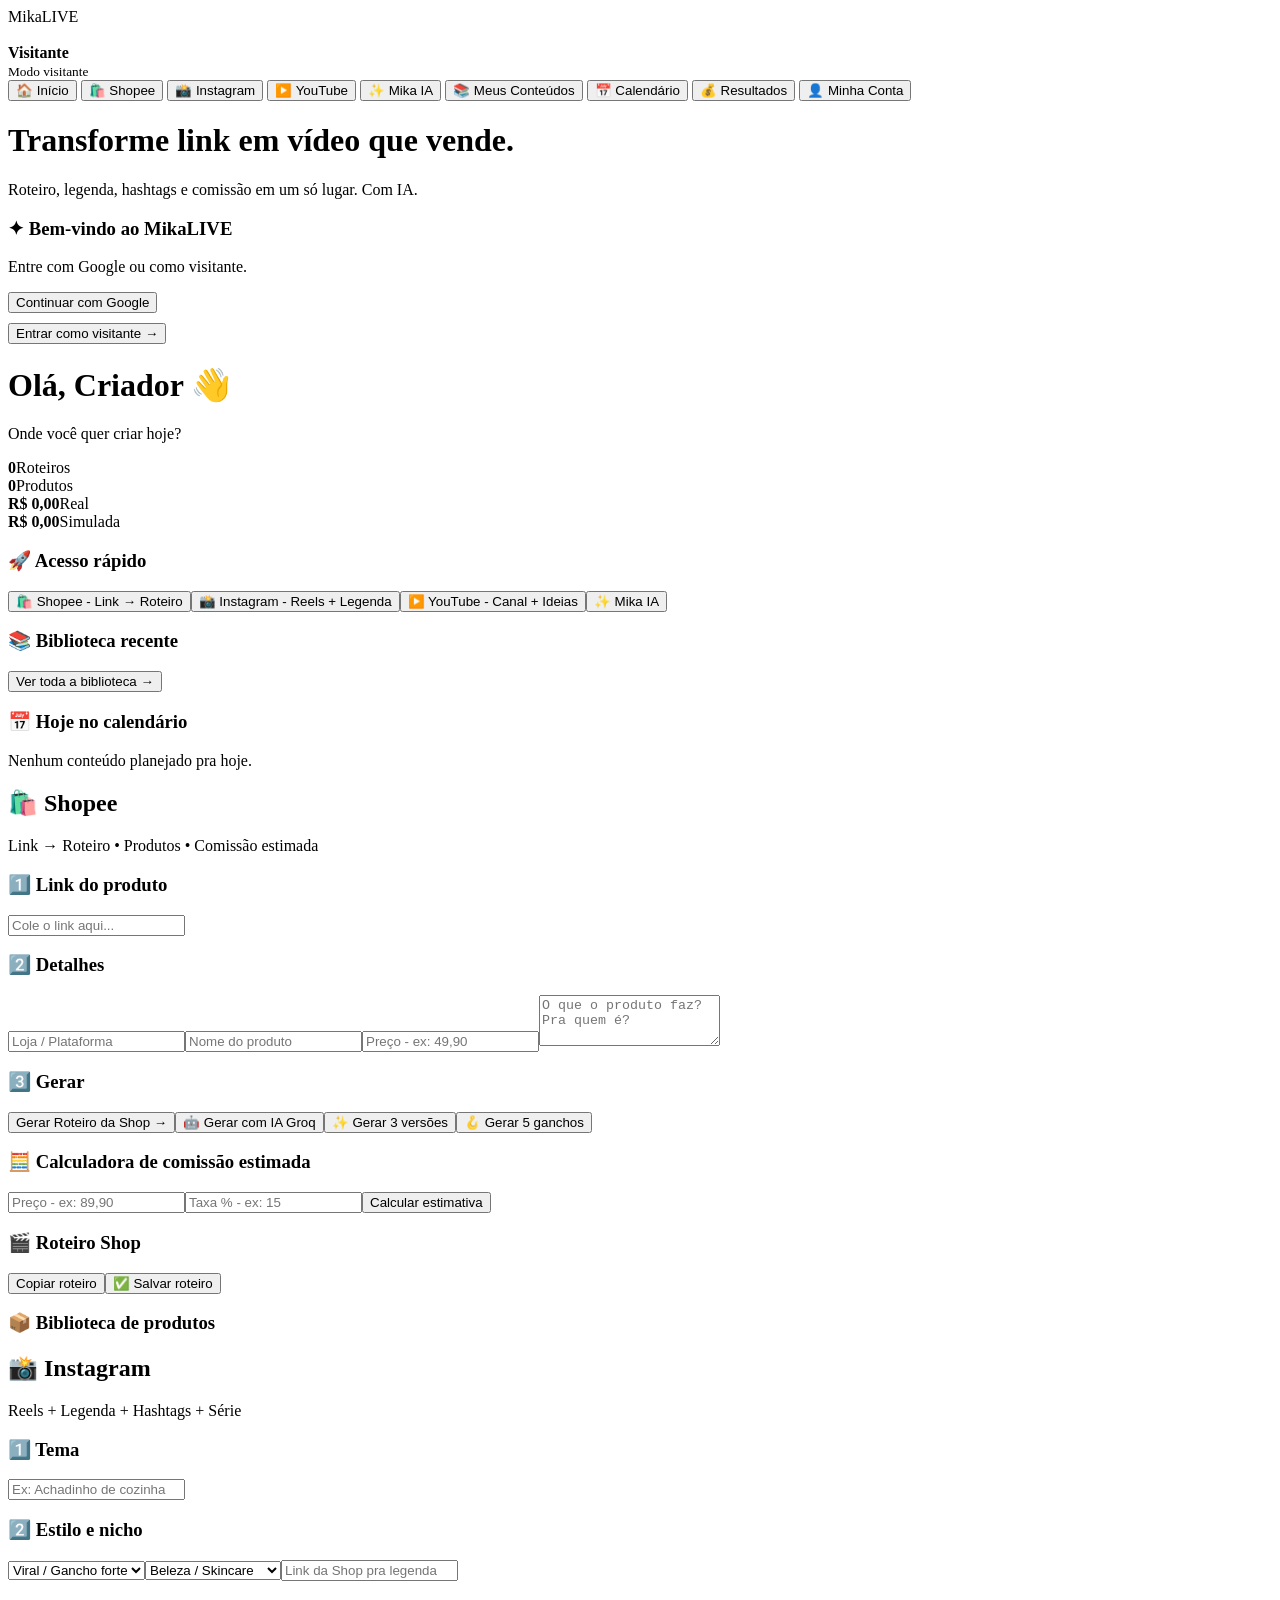
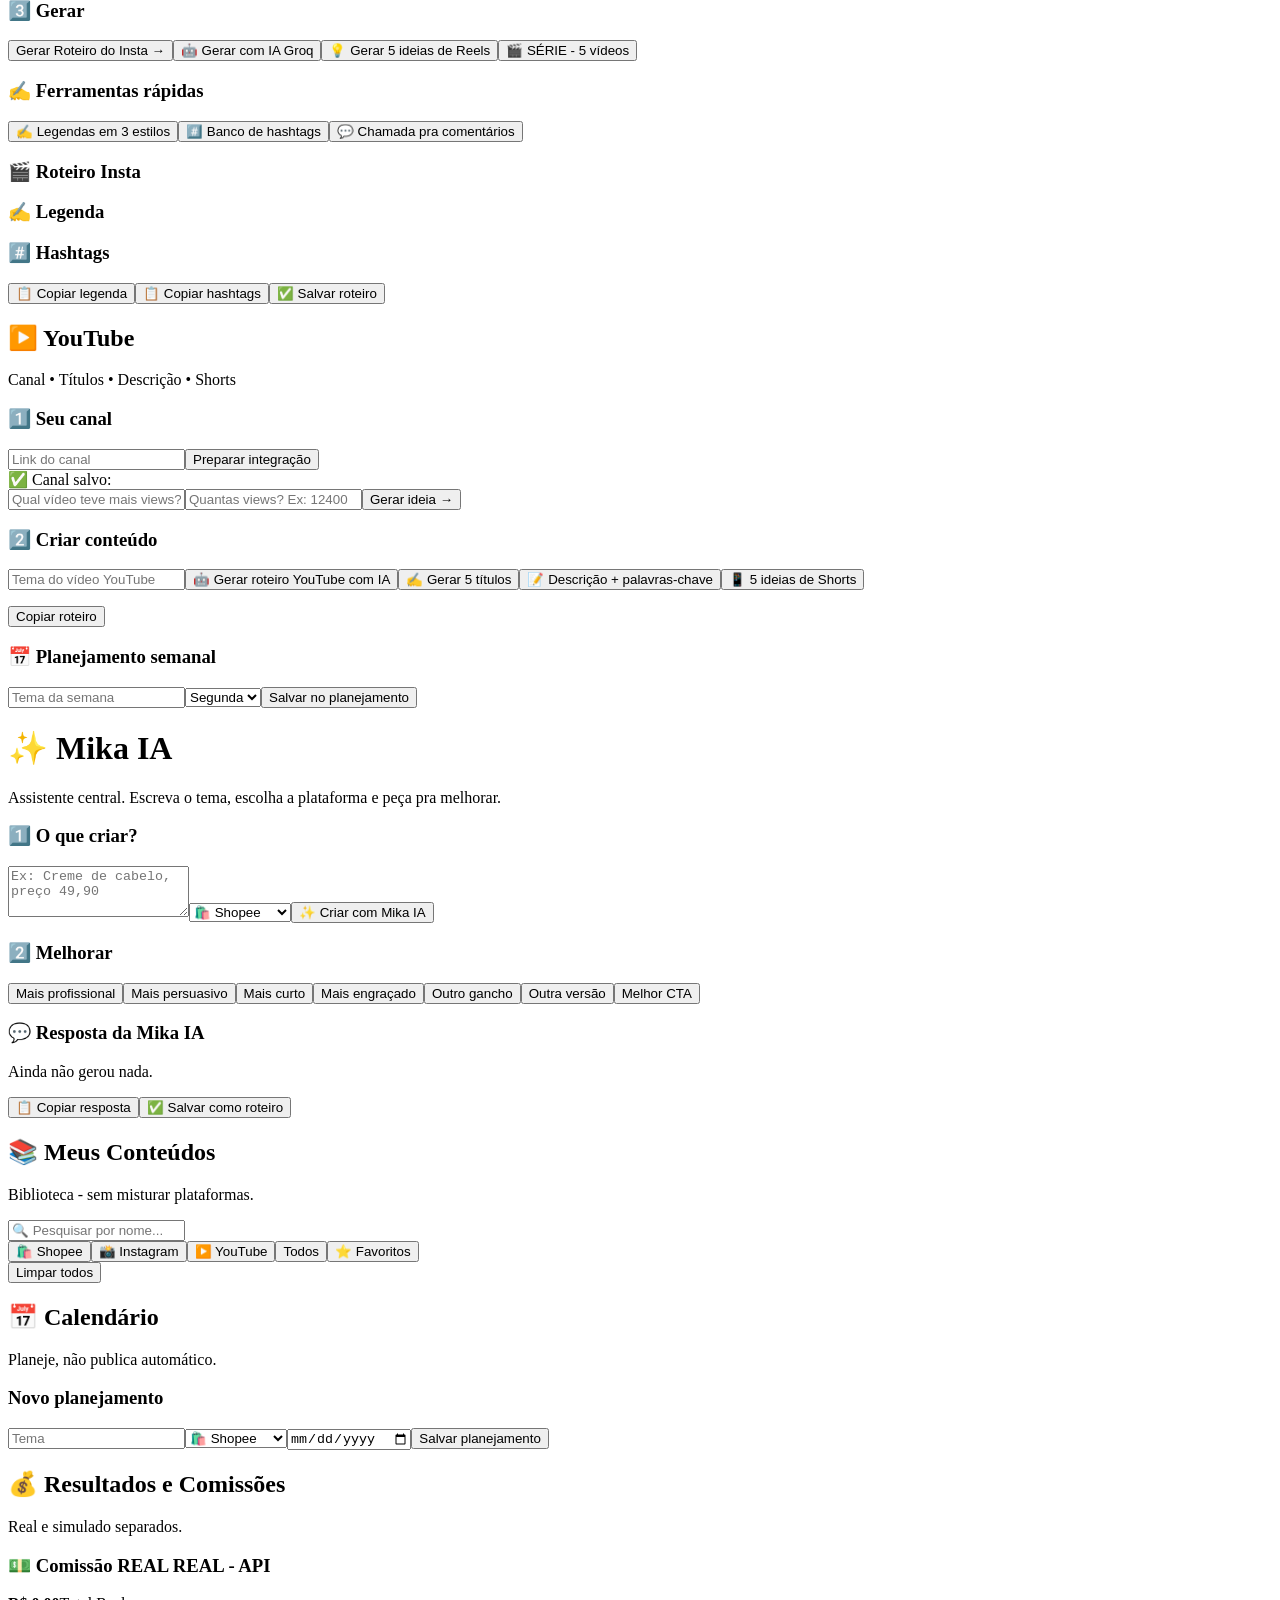
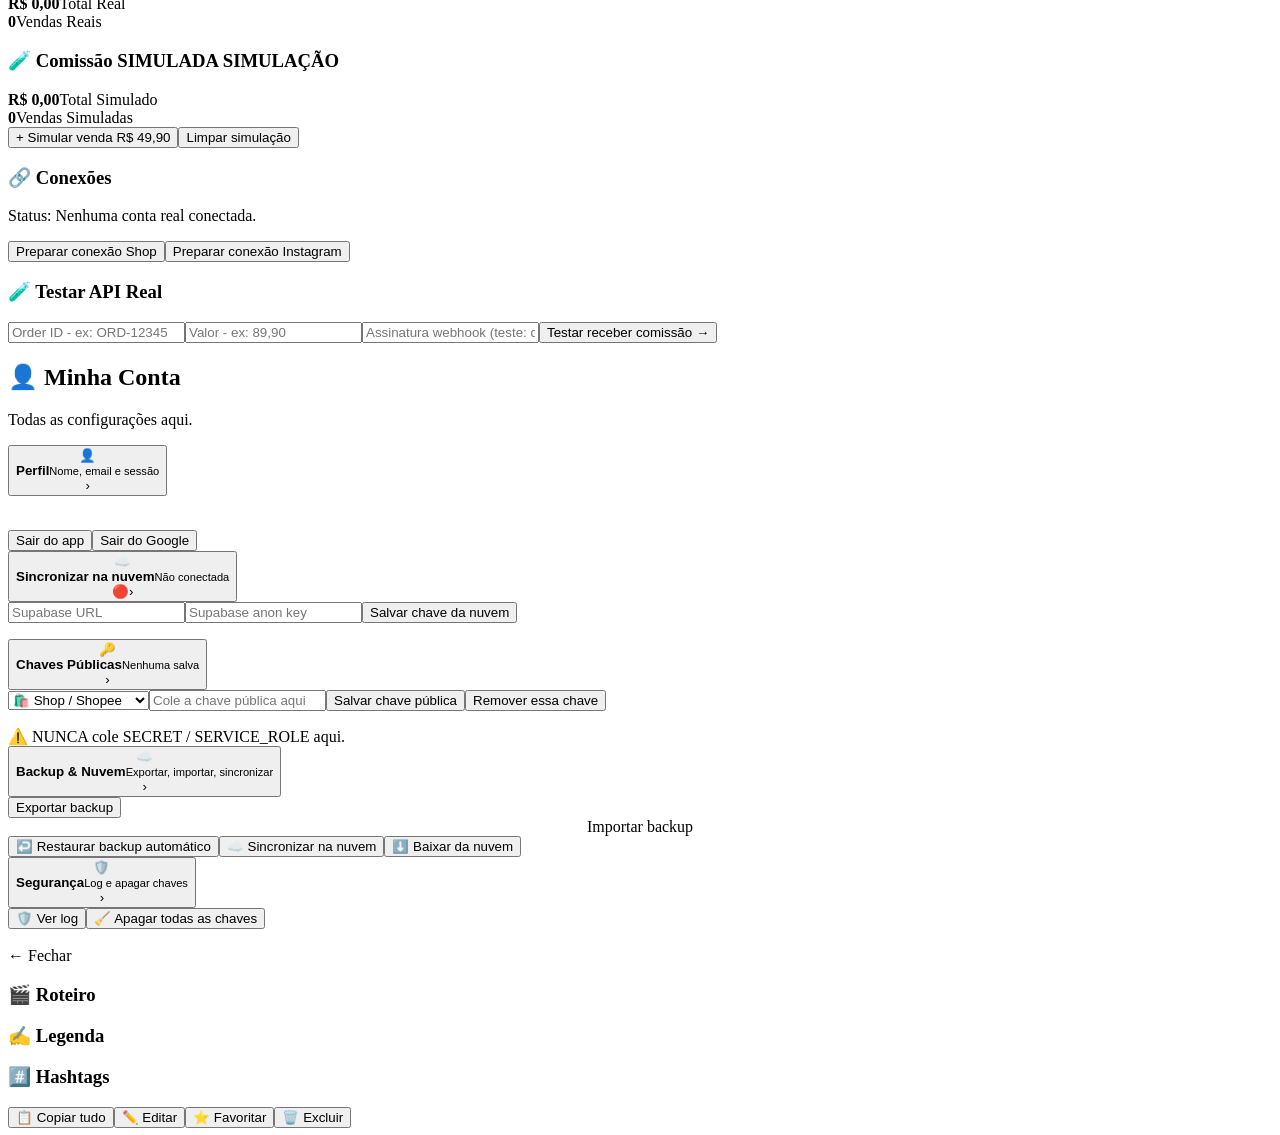
==== HTML/index.html @ c01365e3 "Rename Index.html to index.html" ====
<!DOCTYPE html>
<html lang="pt-BR">
<head>
<meta charset="UTF-8">
<meta name="viewport" content="width=device-width, initial-scale=1.0">
<title>MikaLIVE - Plataforma de Criação com IA</title>
<script src="https://accounts.google.com/gsi/client" async defer></script>
<link href="https://fonts.googleapis.com/css2?family=Inter:wght@400;500;600;700;800;900&family=Sora:wght@600;700;800&display=swap" rel="stylesheet">
<link rel="stylesheet" href="../css/style.css">
<link rel="stylesheet" href="../css/dashboard.css">
<link rel="stylesheet" href="../css/mobile.css">
</head>
<body>
<div class="app">
<div class="topbar"><div class="logo">Mika<span>LIVE</span></div><div style="flex:1"></div><img id="foto-perfil" class="avatar" src=""><div><b id="nome-perfil">Visitante</b><br><small id="email-perfil">Modo visitante</small></div></div>

<div class="nav">
<button class="nav-btn" data-tela="tela-inicio" onclick="irPara('tela-inicio')">🏠 Início</button>
<button class="nav-btn" data-tela="tela-shop" onclick="irPara('tela-shop')">🛍️ Shopee</button>
<button class="nav-btn" data-tela="tela-insta" onclick="irPara('tela-insta')">📸 Instagram</button>
<button class="nav-btn" data-tela="tela-youtube" onclick="irPara('tela-youtube')">▶️ YouTube</button>
<button class="nav-btn" data-tela="tela-mikaia" onclick="irPara('tela-mikaia')">✨ Mika IA</button>
<button class="nav-btn" data-tela="tela-conteudos" onclick="irPara('tela-conteudos')">📚 Meus Conteúdos</button>
<button class="nav-btn" data-tela="tela-calendario" onclick="irPara('tela-calendario')">📅 Calendário</button>
<button class="nav-btn" data-tela="tela-comissao" onclick="irPara('tela-comissao')">💰 Resultados</button>
<button class="nav-btn" data-tela="tela-conta" onclick="irPara('tela-conta')">👤 Minha Conta</button>
</div>

<div id="tela-login">
<div class="hero"><h1>Transforme link em vídeo que vende.</h1><p>Roteiro, legenda, hashtags e comissão em um só lugar. Com IA.</p></div>
<div class="card"><h3>✦ Bem-vindo ao MikaLIVE</h3><p>Entre com Google ou como visitante.</p><button class="btn btn-dark" onclick="loginGoogle()">Continuar com Google</button><div id="google-btn-area" style="display:flex;justify-content:center;margin-top:10px"></div><button class="btn btn-grad" onclick="entrarVisitante()">Entrar como visitante →</button></div>
</div>

<div id="tela-inicio" class="hidden">
<div class="hero"><h1 id="saudacao">Olá, Criador 👋</h1><p>Onde você quer criar hoje?</p></div>
<div class="kpi"><div><b id="kpi-roteiros">0</b><span>Roteiros</span></div><div><b id="kpi-produtos">0</b><span>Produtos</span></div><div><b id="kpi-real">R$ 0,00</b><span>Real</span></div><div><b id="kpi-sim">R$ 0,00</b><span>Simulada</span></div></div>
<div class="card"><h3>🚀 Acesso rápido</h3><button class="btn btn-shop" onclick="irPara('tela-shop')">🛍️ Shopee - Link → Roteiro</button><button class="btn btn-insta" onclick="irPara('tela-insta')">📸 Instagram - Reels + Legenda</button><button class="btn btn-yt" onclick="irPara('tela-youtube')">▶️ YouTube - Canal + Ideias</button><button class="btn btn-grad" onclick="irPara('tela-mikaia')">✨ Mika IA</button></div>
<div class="card"><h3>📚 Biblioteca recente</h3><div id="lista-recentes"></div><button class="btn btn-ghost" onclick="irPara('tela-conteudos')">Ver toda a biblioteca →</button></div>
<div class="card"><h3>📅 Hoje no calendário</h3><div id="calendario-hoje"><p>Nenhum conteúdo planejado pra hoje.</p></div></div>
</div>

<div id="tela-shop" class="hidden">
<h2>🛍️ Shopee</h2><p class="sub">Link → Roteiro • Produtos • Comissão estimada</p>
<div class="card"><h3>1️⃣ Link do produto</h3><input id="link-shop" placeholder="Cole o link aqui..." maxlength="500"></div>
<div class="card"><h3>2️⃣ Detalhes</h3><input id="loja-produto" placeholder="Loja / Plataforma" maxlength="80"><input id="nome-produto" placeholder="Nome do produto" maxlength="120"><input id="preco-produto" placeholder="Preço - ex: 49,90" inputmode="decimal" maxlength="20"><textarea id="desc-produto" rows="3" placeholder="O que o produto faz? Pra quem é?" maxlength="1000"></textarea></div>
<div class="card"><h3>3️⃣ Gerar</h3><button class="btn btn-shop" onclick="gerarVideoShop()">Gerar Roteiro da Shop →</button><button class="btn btn-dark" onclick="gerarComIA('shop')">🤖 Gerar com IA Groq</button><button class="btn btn-ghost" onclick="gerarTresVersoes()">✨ Gerar 3 versões</button><button class="btn btn-ghost" onclick="gerarGanchos()">🪝 Gerar 5 ganchos</button></div>
<div class="card"><h3>🧮 Calculadora de comissão estimada</h3><input id="calc-preco" placeholder="Preço - ex: 89,90" inputmode="decimal"><input id="calc-taxa" placeholder="Taxa % - ex: 15" inputmode="decimal"><button class="btn btn-ghost" onclick="calcularComissao()">Calcular estimativa</button><p id="calc-resultado" style="margin-top:10px;font-weight:700"></p></div>
<div id="resultado-shop" class="hidden"><div class="card"><h3>🎬 Roteiro Shop</h3><p id="roteiro-shop" style="white-space:pre-line"></p><div id="preview-tags-shop"></div></div><button class="btn btn-dark" onclick="copiarTexto('roteiro-shop')">Copiar roteiro</button><button class="btn btn-shop" onclick="salvarVideoAtual()">✅ Salvar roteiro</button><div id="aviso-duplicado" class="warn hidden"></div></div>
<div class="card"><h3>📦 Biblioteca de produtos</h3><div id="lista-produtos"></div></div>
</div>

<div id="tela-insta" class="hidden">
<h2>📸 Instagram</h2><p class="sub">Reels + Legenda + Hashtags + Série</p>
<div class="card"><h3>1️⃣ Tema</h3><input id="tema-insta" placeholder="Ex: Achadinho de cozinha" maxlength="120"></div>
<div class="card"><h3>2️⃣ Estilo e nicho</h3><select id="estilo-insta"><option value="viral">Viral / Gancho forte</option><option value="tutorial">Tutorial rápido</option><option value="depoimento">Depoimento</option><option value="humor">Humor / Trend</option><option value="comparacao">Comparação</option></select><select id="nicho-insta"><option value="beleza">Beleza / Skincare</option><option value="casa">Casa / Utilidades</option><option value="moda">Moda / Acessórios</option><option value="fitness">Fitness / Saúde</option><option value="geral">Geral / Achadinhos</option></select><input id="link-insta-shop" placeholder="Link da Shop pra legenda" maxlength="500"></div>
<div class="card"><h3>3️⃣ Gerar</h3><button class="btn btn-insta" onclick="gerarVideoInsta()">Gerar Roteiro do Insta →</button><button class="btn btn-dark" onclick="gerarComIA('insta')">🤖 Gerar com IA Groq</button><button class="btn btn-ghost" onclick="gerarIdeiasReels()">💡 Gerar 5 ideias de Reels</button><button class="btn btn-ghost" onclick="gerarSerieConteudo()">🎬 SÉRIE - 5 vídeos</button></div>
<div class="card"><h3>✍️ Ferramentas rápidas</h3><button class="btn btn-ghost" onclick="gerarLegendasEstilos()">✍️ Legendas em 3 estilos</button><button class="btn btn-ghost" onclick="mostrarBancoHashtags()">#️⃣ Banco de hashtags</button><button class="btn btn-ghost" onclick="gerarCTA()">💬 Chamada pra comentários</button><p id="ferramenta-insta-resultado" style="white-space:pre-line;margin-top:12px"></p></div>
<div id="resultado-insta" class="hidden"><div class="card"><h3>🎬 Roteiro Insta</h3><p id="roteiro-insta" style="white-space:pre-line"></p></div><div class="card"><h3>✍️ Legenda</h3><p id="legenda-insta" style="white-space:pre-line"></p></div><div class="card"><h3>#️⃣ Hashtags</h3><p id="hashtags-insta" style="white-space:pre-line"></p></div><button class="btn btn-dark" onclick="copiarTexto('legenda-insta')">📋 Copiar legenda</button><button class="btn btn-dark" onclick="copiarTexto('hashtags-insta')">📋 Copiar hashtags</button><button class="btn btn-insta" onclick="salvarVideoAtual()">✅ Salvar roteiro</button></div>
</div>

<div id="tela-youtube" class="hidden">
<h2>▶️ YouTube</h2><p class="sub">Canal • Títulos • Descrição • Shorts</p>
<div class="card"><h3>1️⃣ Seu canal</h3><input id="canal-yt" placeholder="Link do canal" maxlength="300"><button class="btn btn-yt" onclick="prepararYT()">Preparar integração</button><div id="resultado-yt" class="hidden"><div class="info">✅ Canal salvo: <span id="canal-yt-salvo"></span></div><input id="yt-melhor-video" placeholder="Qual vídeo teve mais views?" maxlength="120"><input id="yt-views" placeholder="Quantas views? Ex: 12400" inputmode="numeric"><button class="btn btn-dark" onclick="gerarIdeiaYT()">Gerar ideia →</button><p id="ideia-yt-resultado" style="white-space:pre-line;margin-top:10px"></p></div></div>
<div class="card"><h3>2️⃣ Criar conteúdo</h3><input id="tema-yt" placeholder="Tema do vídeo YouTube" maxlength="120"><button class="btn btn-dark" onclick="gerarComIA('youtube')">🤖 Gerar roteiro YouTube com IA</button><button class="btn btn-ghost" onclick="gerarTitulosYT()">✍️ Gerar 5 títulos</button><button class="btn btn-ghost" onclick="gerarDescricaoYT()">📝 Descrição + palavras-chave</button><button class="btn btn-ghost" onclick="gerarIdeiasShorts()">📱 5 ideias de Shorts</button><p id="ferramenta-yt-resultado" style="white-space:pre-line;margin-top:12px"></p><div id="resultado-yt-ia" class="hidden"><p id="roteiro-yt-ia" style="white-space:pre-line"></p><button class="btn btn-dark" onclick="copiarTexto('roteiro-yt-ia')">Copiar roteiro</button></div></div>
<div class="card"><h3>📅 Planejamento semanal</h3><input id="planej-yt-tema" placeholder="Tema da semana"><select id="planej-yt-dia"><option>Segunda</option><option>Terça</option><option>Quarta</option><option>Quinta</option><option>Sexta</option><option>Sábado</option><option>Domingo</option></select><button class="btn btn-ghost" onclick="salvarPlanejamentoYT()">Salvar no planejamento</button><div id="lista-planej-yt"></div></div>
</div>

<div id="tela-mikaia" class="hidden">
<div class="hero"><h1>✨ Mika IA</h1><p>Assistente central. Escreva o tema, escolha a plataforma e peça pra melhorar.</p></div>
<div class="card"><h3>1️⃣ O que criar?</h3><textarea id="mika-tema" rows="3" placeholder="Ex: Creme de cabelo, preço 49,90"></textarea><select id="mika-plataforma"><option value="shop">🛍️ Shopee</option><option value="insta">📸 Instagram</option><option value="youtube">▶️ YouTube</option></select><button class="btn btn-grad" onclick="perguntarMikaIA()">✨ Criar com Mika IA</button></div>
<div class="card"><h3>2️⃣ Melhorar</h3><button class="btn btn-ghost btn-small" onclick="melhorarMika('mais profissional')">Mais profissional</button><button class="btn btn-ghost btn-small" onclick="melhorarMika('mais persuasivo')">Mais persuasivo</button><button class="btn btn-ghost btn-small" onclick="melhorarMika('mais curto')">Mais curto</button><button class="btn btn-ghost btn-small" onclick="melhorarMika('mais engraçado')">Mais engraçado</button><button class="btn btn-ghost btn-small" onclick="melhorarMika('outro gancho')">Outro gancho</button><button class="btn btn-ghost btn-small" onclick="melhorarMika('outra versão')">Outra versão</button><button class="btn btn-ghost btn-small" onclick="melhorarMika('melhor CTA')">Melhor CTA</button></div>
<div class="card"><h3>💬 Resposta da Mika IA</h3><p id="mika-resposta" style="white-space:pre-line">Ainda não gerou nada.</p><button class="btn btn-dark" onclick="copiarTexto('mika-resposta')">📋 Copiar resposta</button><button class="btn btn-grad" onclick="salvarMikaIAComoRoteiro()">✅ Salvar como roteiro</button></div>
</div>

<div id="tela-conteudos" class="hidden">
<h2>📚 Meus Conteúdos</h2><p class="sub">Biblioteca - sem misturar plataformas.</p>
<input id="busca-conteudo" placeholder="🔍 Pesquisar por nome..." oninput="renderListaVideos()">
<div class="abas"><button class="aba ativa" id="aba-res-shop" onclick="filtrarRoteirosPorPlataforma('shop')">🛍️ Shopee</button><button class="aba" id="aba-res-insta" onclick="filtrarRoteirosPorPlataforma('instagram')">📸 Instagram</button><button class="aba" id="aba-res-yt" onclick="filtrarRoteirosPorPlataforma('youtube')">▶️ YouTube</button><button class="aba" id="aba-res-todos" onclick="filtrarRoteirosPorPlataforma('todos')">Todos</button><button class="aba" id="aba-fav" onclick="filtrarFavoritos()">⭐ Favoritos</button></div>
<div id="lista-videos"></div><button class="btn btn-ghost" onclick="limparVideos()">Limpar todos</button>
</div>

<div id="tela-calendario" class="hidden">
<h2>📅 Calendário</h2><p class="sub">Planeje, não publica automático.</p>
<div class="card"><h3>Novo planejamento</h3><input id="cal-tema" placeholder="Tema"><select id="cal-plataforma"><option value="shop">🛍️ Shopee</option><option value="instagram">📸 Instagram</option><option value="youtube">▶️ YouTube</option></select><input id="cal-data" type="date"><button class="btn btn-grad" onclick="salvarCalendario()">Salvar planejamento</button></div>
<div id="lista-calendario"></div>
</div>

<div id="tela-comissao" class="hidden">
<h2>💰 Resultados e Comissões</h2><p class="sub">Real e simulado separados.</p>
<div class="card"><h3>💵 Comissão REAL <span class="chip chip-real">REAL - API</span></h3><div class="stat-grid"><div class="stat"><b id="comissao-real-total">R$ 0,00</b><span>Total Real</span></div><div class="stat"><b id="comissao-real-vendas">0</b><span>Vendas Reais</span></div></div><div id="lista-comissao-real"></div></div>
<div class="card"><h3>🧪 Comissão SIMULADA <span class="chip chip-sim">SIMULAÇÃO</span></h3><div class="stat-grid"><div class="stat"><b id="comissao-sim-total">R$ 0,00</b><span>Total Simulado</span></div><div class="stat"><b id="comissao-sim-vendas">0</b><span>Vendas Simuladas</span></div></div><button class="btn btn-dark" onclick="simularVenda()">+ Simular venda R$ 49,90</button><button class="btn btn-ghost" onclick="limparSimulacao()">Limpar simulação</button></div>
<div class="card"><h3>🔗 Conexões</h3><p>Status: <span id="status-conexao-2">Nenhuma conta real conectada.</span></p><button class="btn btn-shop" onclick="prepararConexao('Shop')">Preparar conexão Shop</button><button class="btn btn-insta" onclick="prepararConexao('Instagram')">Preparar conexão Instagram</button></div>
<div class="card"><h3>🧪 Testar API Real</h3><input id="api-order" placeholder="Order ID - ex: ORD-12345"><input id="api-valor" placeholder="Valor - ex: 89,90" inputmode="decimal"><input id="api-signature" placeholder="Assinatura webhook (teste: deixe vazio)"><button class="btn btn-dark" onclick="testarAPIComissao()">Testar receber comissão →</button><p id="api-resultado" style="font-size:12px;margin-top:10px"></p></div>
</div>

<div id="tela-conta" class="hidden">
<h2>👤 Minha Conta</h2><p class="sub">Todas as configurações aqui.</p>
<div class="grupo-conta"><button class="grupo-header" onclick="abrirGrupoConta('g-perfil',this)"><span>👤</span><div style="flex:1"><b>Perfil</b><small>Nome, email e sessão</small></div><span class="seta-grupo">›</span></button><div class="grupo-conteudo" id="g-perfil"><p id="perfil-detalhe"></p><small id="sessao-info"></small><br><button class="btn btn-ghost btn-small" onclick="sair()">Sair do app</button><button class="btn btn-ghost btn-small" onclick="sairDoGoogle()">Sair do Google</button></div></div>
<div class="grupo-conta"><button class="grupo-header" onclick="abrirGrupoConta('grupo-nuvem',this)"><span>☁️</span><div style="flex:1"><b>Sincronizar na nuvem</b><small id="resumo-nuvem">Não conectada</small></div><span id="dot-nuvem">🔴</span><span class="seta-grupo">›</span></button><div class="grupo-conteudo" id="grupo-nuvem"><input id="cloud-url" placeholder="Supabase URL"><input id="cloud-key" placeholder="Supabase anon key"><button class="btn btn-dark" onclick="salvarConfigNuvem()">Salvar chave da nuvem</button><p id="cloud-status"></p></div></div>
<div class="grupo-conta"><button class="grupo-header" onclick="abrirGrupoConta('grupo-chaves',this)"><span>🔑</span><div style="flex:1"><b>Chaves Públicas</b><small id="resumo-chaves">Nenhuma salva</small></div><span class="seta-grupo">›</span></button><div class="grupo-conteudo" id="grupo-chaves"><select id="key-servico"><option value="shop">🛍️ Shop / Shopee</option><option value="instagram">📸 Instagram</option><option value="youtube">▶️ YouTube</option><option value="pagamento">💰 Pagamento / Pix</option></select><input id="key-publica" placeholder="Cole a chave pública aqui"><button class="btn btn-dark" onclick="salvarChaveAssinante()">Salvar chave pública</button><button class="btn btn-ghost" onclick="removerChaveAssinante()">Remover essa chave</button><p id="key-status"></p><div id="lista-chaves-assinante"></div><div class="info">⚠️ NUNCA cole SECRET / SERVICE_ROLE aqui.</div></div></div>
<div class="grupo-conta"><button class="grupo-header" onclick="abrirGrupoConta('grupo-conta-2',this)"><span>☁️</span><div style="flex:1"><b>Backup & Nuvem</b><small>Exportar, importar, sincronizar</small></div><span class="seta-grupo">›</span></button><div class="grupo-conteudo" id="grupo-conta-2"><button class="btn btn-ghost" onclick="exportarDados()">Exportar backup</button><label class="btn btn-ghost" style="display:flex;justify-content:center;cursor:pointer">Importar backup<input type="file" accept=".json" onchange="importarDados(event)" style="display:none"></label><button class="btn btn-ghost" onclick="restaurarBackupAutomatico()">↩️ Restaurar backup automático</button><button class="btn btn-ghost" onclick="tentarSyncCloud()">☁️ Sincronizar na nuvem</button><button class="btn btn-ghost" onclick="baixarDaNuvem()">⬇️ Baixar da nuvem</button></div></div>
<div class="grupo-conta"><button class="grupo-header" onclick="abrirGrupoConta('grupo-conta-3',this)"><span>🛡️</span><div style="flex:1"><b>Segurança</b><small>Log e apagar chaves</small></div><span class="seta-grupo">›</span></button><div class="grupo-conteudo" id="grupo-conta-3"><button class="btn btn-ghost" onclick="verLogSeguranca()">🛡️ Ver log</button><button class="btn btn-ghost" onclick="apagarTodasChaves()">🧹 Apagar todas as chaves</button><br><small id="log-erros-info"></small><br><span id="sync-texto"></span></div></div>
</div>
</div>

<div id="modal-video" class="modal hidden" onclick="if(event.target.id==='modal-video') fecharModal()"><div class="modal-box"><span class="back" onclick="fecharModal()">← Fechar</span><h2 id="modal-titulo"></h2><p id="modal-meta"></p><div class="card"><h3>🎬 Roteiro</h3><p id="modal-roteiro" style="white-space:pre-line"></p></div><div class="card"><h3>✍️ Legenda</h3><p id="modal-legenda" style="white-space:pre-line"></p></div><div class="card"><h3>#️⃣ Hashtags</h3><p id="modal-hashtags" style="white-space:pre-line"></p></div><button class="btn btn-dark" onclick="copiarModal()">📋 Copiar tudo</button><button class="btn btn-ghost" onclick="editarVideoModal()">✏️ Editar</button><button class="btn btn-ghost" onclick="favoritarVideoModal()">⭐ Favoritar</button><button class="btn btn-danger" onclick="excluirVideoModal()">🗑️ Excluir</button></div></div>

<script src="../js/database.js"></script>
<script src="../js/navigation.js"></script>
<script src="../js/auth.js"></script>
<script src="../js/shopee.js"></script>
<script src="../js/instagram.js"></script>
<script src="../js/youtube.js"></script>
<script src="../js/mika-ia.js"></script>
<script src="../js/content-library.js"></script>
<script src="../js/calendar.js"></script>
<script src="../js/commission.js"></script>
<script src="../js/app.js"></script>
</body>
</html>
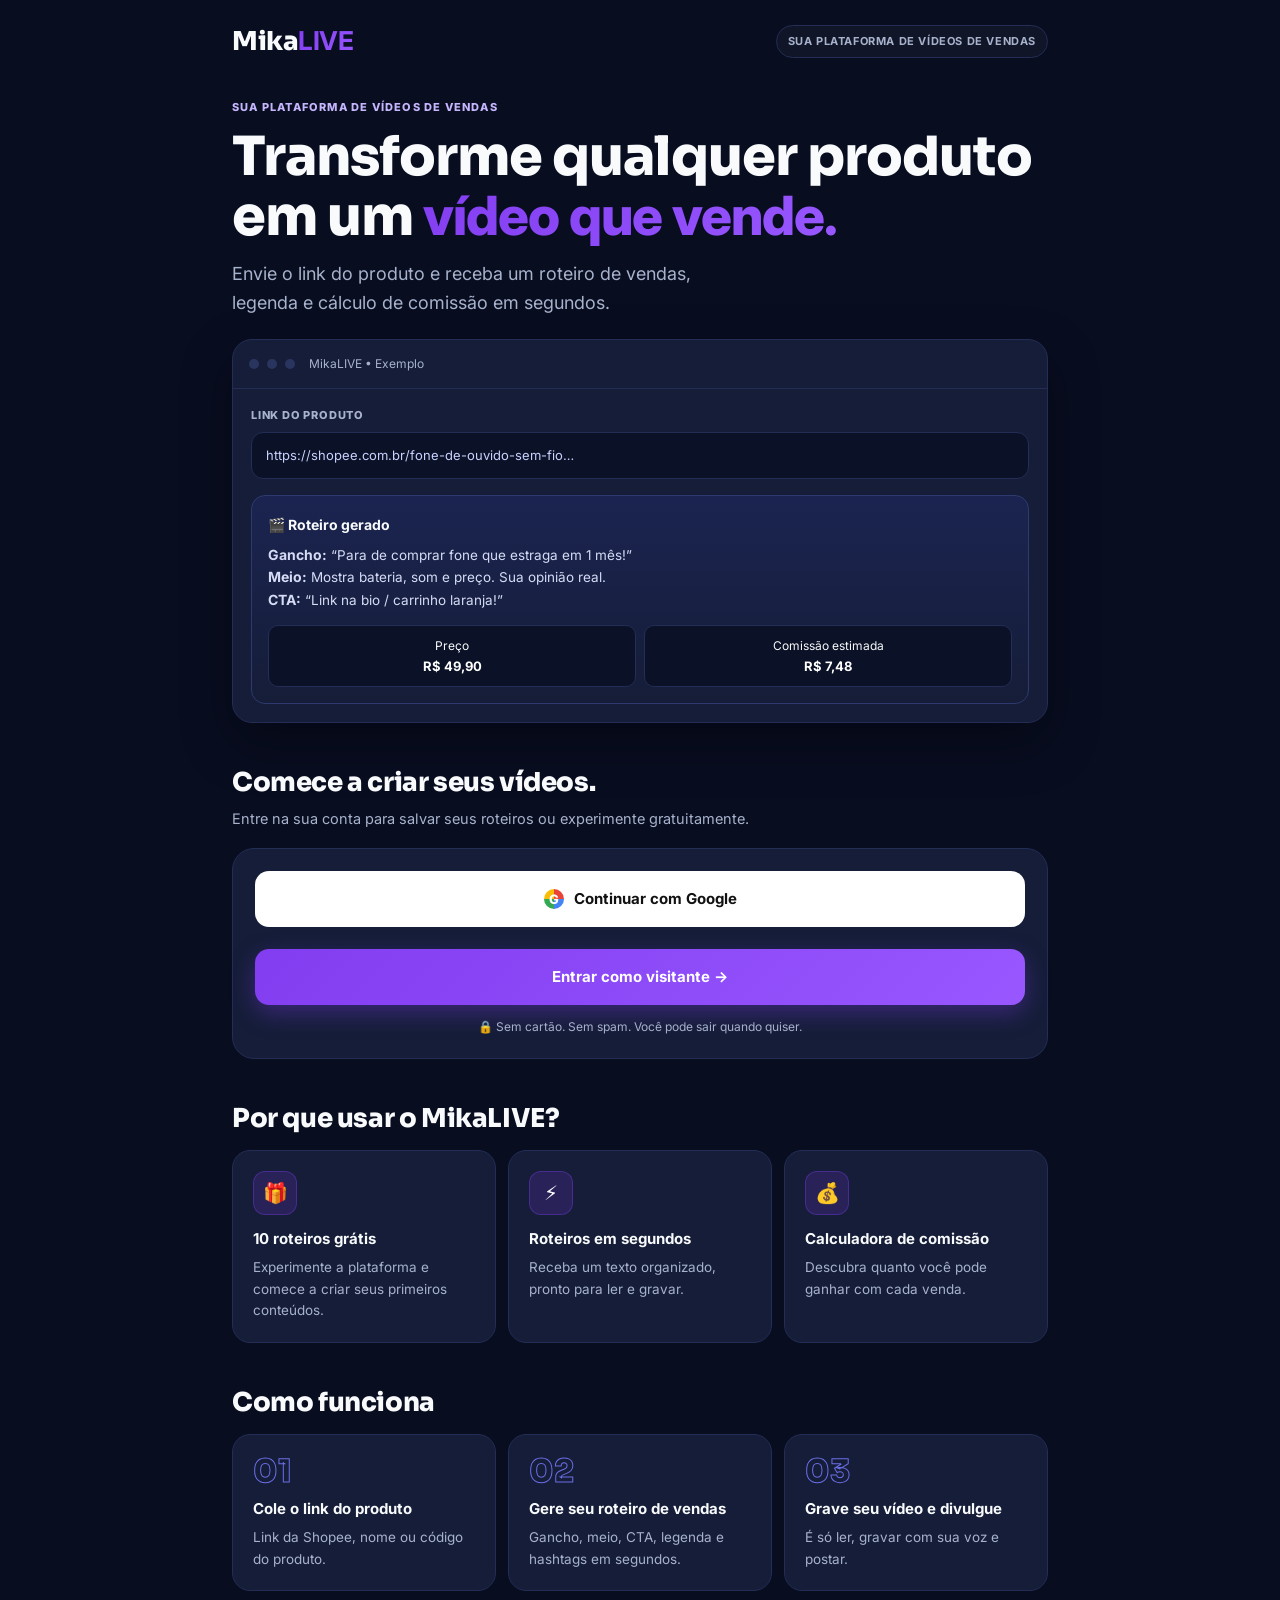
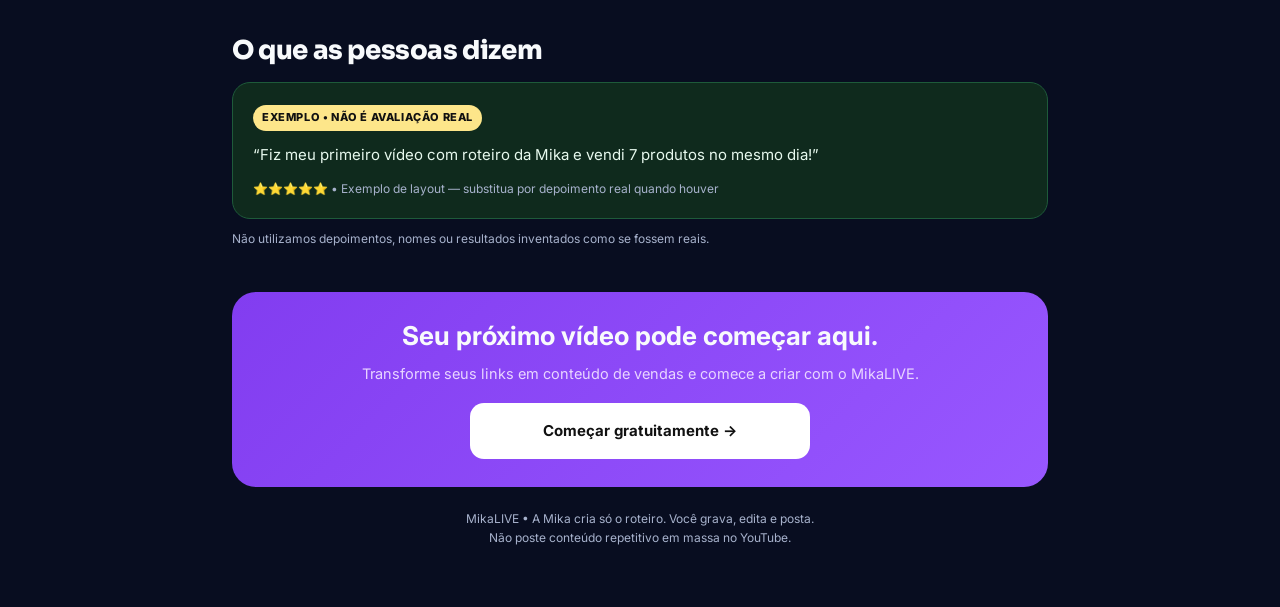
==== commit e9a613d1: "Refactor: organize main app assets and archive legacy entrypoint" ====
--- a/HTML/index.html
+++ b/HTML/index.html
@@ -1,120 +1,13 @@
 <!DOCTYPE html>
 <html lang="pt-BR">
 <head>
-<meta charset="UTF-8">
-<meta name="viewport" content="width=device-width, initial-scale=1.0">
-<title>MikaLIVE - Plataforma de Criação com IA</title>
-<script src="https://accounts.google.com/gsi/client" async defer></script>
-<link href="https://fonts.googleapis.com/css2?family=Inter:wght@400;500;600;700;800;900&family=Sora:wght@600;700;800&display=swap" rel="stylesheet">
-<link rel="stylesheet" href="../css/style.css">
-<link rel="stylesheet" href="../css/dashboard.css">
-<link rel="stylesheet" href="../css/mobile.css">
+  <meta charset="UTF-8">
+  <meta name="viewport" content="width=device-width, initial-scale=1.0">
+  <meta http-equiv="refresh" content="0; url=../index.html">
+  <title>MikaLIVE — versão atualizada</title>
+  <script>window.location.replace("../index.html");</script>
 </head>
 <body>
-<div class="app">
-<div class="topbar"><div class="logo">Mika<span>LIVE</span></div><div style="flex:1"></div><img id="foto-perfil" class="avatar" src=""><div><b id="nome-perfil">Visitante</b><br><small id="email-perfil">Modo visitante</small></div></div>
-
-<div class="nav">
-<button class="nav-btn" data-tela="tela-inicio" onclick="irPara('tela-inicio')">🏠 Início</button>
-<button class="nav-btn" data-tela="tela-shop" onclick="irPara('tela-shop')">🛍️ Shopee</button>
-<button class="nav-btn" data-tela="tela-insta" onclick="irPara('tela-insta')">📸 Instagram</button>
-<button class="nav-btn" data-tela="tela-youtube" onclick="irPara('tela-youtube')">▶️ YouTube</button>
-<button class="nav-btn" data-tela="tela-mikaia" onclick="irPara('tela-mikaia')">✨ Mika IA</button>
-<button class="nav-btn" data-tela="tela-conteudos" onclick="irPara('tela-conteudos')">📚 Meus Conteúdos</button>
-<button class="nav-btn" data-tela="tela-calendario" onclick="irPara('tela-calendario')">📅 Calendário</button>
-<button class="nav-btn" data-tela="tela-comissao" onclick="irPara('tela-comissao')">💰 Resultados</button>
-<button class="nav-btn" data-tela="tela-conta" onclick="irPara('tela-conta')">👤 Minha Conta</button>
-</div>
-
-<div id="tela-login">
-<div class="hero"><h1>Transforme link em vídeo que vende.</h1><p>Roteiro, legenda, hashtags e comissão em um só lugar. Com IA.</p></div>
-<div class="card"><h3>✦ Bem-vindo ao MikaLIVE</h3><p>Entre com Google ou como visitante.</p><button class="btn btn-dark" onclick="loginGoogle()">Continuar com Google</button><div id="google-btn-area" style="display:flex;justify-content:center;margin-top:10px"></div><button class="btn btn-grad" onclick="entrarVisitante()">Entrar como visitante →</button></div>
-</div>
-
-<div id="tela-inicio" class="hidden">
-<div class="hero"><h1 id="saudacao">Olá, Criador 👋</h1><p>Onde você quer criar hoje?</p></div>
-<div class="kpi"><div><b id="kpi-roteiros">0</b><span>Roteiros</span></div><div><b id="kpi-produtos">0</b><span>Produtos</span></div><div><b id="kpi-real">R$ 0,00</b><span>Real</span></div><div><b id="kpi-sim">R$ 0,00</b><span>Simulada</span></div></div>
-<div class="card"><h3>🚀 Acesso rápido</h3><button class="btn btn-shop" onclick="irPara('tela-shop')">🛍️ Shopee - Link → Roteiro</button><button class="btn btn-insta" onclick="irPara('tela-insta')">📸 Instagram - Reels + Legenda</button><button class="btn btn-yt" onclick="irPara('tela-youtube')">▶️ YouTube - Canal + Ideias</button><button class="btn btn-grad" onclick="irPara('tela-mikaia')">✨ Mika IA</button></div>
-<div class="card"><h3>📚 Biblioteca recente</h3><div id="lista-recentes"></div><button class="btn btn-ghost" onclick="irPara('tela-conteudos')">Ver toda a biblioteca →</button></div>
-<div class="card"><h3>📅 Hoje no calendário</h3><div id="calendario-hoje"><p>Nenhum conteúdo planejado pra hoje.</p></div></div>
-</div>
-
-<div id="tela-shop" class="hidden">
-<h2>🛍️ Shopee</h2><p class="sub">Link → Roteiro • Produtos • Comissão estimada</p>
-<div class="card"><h3>1️⃣ Link do produto</h3><input id="link-shop" placeholder="Cole o link aqui..." maxlength="500"></div>
-<div class="card"><h3>2️⃣ Detalhes</h3><input id="loja-produto" placeholder="Loja / Plataforma" maxlength="80"><input id="nome-produto" placeholder="Nome do produto" maxlength="120"><input id="preco-produto" placeholder="Preço - ex: 49,90" inputmode="decimal" maxlength="20"><textarea id="desc-produto" rows="3" placeholder="O que o produto faz? Pra quem é?" maxlength="1000"></textarea></div>
-<div class="card"><h3>3️⃣ Gerar</h3><button class="btn btn-shop" onclick="gerarVideoShop()">Gerar Roteiro da Shop →</button><button class="btn btn-dark" onclick="gerarComIA('shop')">🤖 Gerar com IA Groq</button><button class="btn btn-ghost" onclick="gerarTresVersoes()">✨ Gerar 3 versões</button><button class="btn btn-ghost" onclick="gerarGanchos()">🪝 Gerar 5 ganchos</button></div>
-<div class="card"><h3>🧮 Calculadora de comissão estimada</h3><input id="calc-preco" placeholder="Preço - ex: 89,90" inputmode="decimal"><input id="calc-taxa" placeholder="Taxa % - ex: 15" inputmode="decimal"><button class="btn btn-ghost" onclick="calcularComissao()">Calcular estimativa</button><p id="calc-resultado" style="margin-top:10px;font-weight:700"></p></div>
-<div id="resultado-shop" class="hidden"><div class="card"><h3>🎬 Roteiro Shop</h3><p id="roteiro-shop" style="white-space:pre-line"></p><div id="preview-tags-shop"></div></div><button class="btn btn-dark" onclick="copiarTexto('roteiro-shop')">Copiar roteiro</button><button class="btn btn-shop" onclick="salvarVideoAtual()">✅ Salvar roteiro</button><div id="aviso-duplicado" class="warn hidden"></div></div>
-<div class="card"><h3>📦 Biblioteca de produtos</h3><div id="lista-produtos"></div></div>
-</div>
-
-<div id="tela-insta" class="hidden">
-<h2>📸 Instagram</h2><p class="sub">Reels + Legenda + Hashtags + Série</p>
-<div class="card"><h3>1️⃣ Tema</h3><input id="tema-insta" placeholder="Ex: Achadinho de cozinha" maxlength="120"></div>
-<div class="card"><h3>2️⃣ Estilo e nicho</h3><select id="estilo-insta"><option value="viral">Viral / Gancho forte</option><option value="tutorial">Tutorial rápido</option><option value="depoimento">Depoimento</option><option value="humor">Humor / Trend</option><option value="comparacao">Comparação</option></select><select id="nicho-insta"><option value="beleza">Beleza / Skincare</option><option value="casa">Casa / Utilidades</option><option value="moda">Moda / Acessórios</option><option value="fitness">Fitness / Saúde</option><option value="geral">Geral / Achadinhos</option></select><input id="link-insta-shop" placeholder="Link da Shop pra legenda" maxlength="500"></div>
-<div class="card"><h3>3️⃣ Gerar</h3><button class="btn btn-insta" onclick="gerarVideoInsta()">Gerar Roteiro do Insta →</button><button class="btn btn-dark" onclick="gerarComIA('insta')">🤖 Gerar com IA Groq</button><button class="btn btn-ghost" onclick="gerarIdeiasReels()">💡 Gerar 5 ideias de Reels</button><button class="btn btn-ghost" onclick="gerarSerieConteudo()">🎬 SÉRIE - 5 vídeos</button></div>
-<div class="card"><h3>✍️ Ferramentas rápidas</h3><button class="btn btn-ghost" onclick="gerarLegendasEstilos()">✍️ Legendas em 3 estilos</button><button class="btn btn-ghost" onclick="mostrarBancoHashtags()">#️⃣ Banco de hashtags</button><button class="btn btn-ghost" onclick="gerarCTA()">💬 Chamada pra comentários</button><p id="ferramenta-insta-resultado" style="white-space:pre-line;margin-top:12px"></p></div>
-<div id="resultado-insta" class="hidden"><div class="card"><h3>🎬 Roteiro Insta</h3><p id="roteiro-insta" style="white-space:pre-line"></p></div><div class="card"><h3>✍️ Legenda</h3><p id="legenda-insta" style="white-space:pre-line"></p></div><div class="card"><h3>#️⃣ Hashtags</h3><p id="hashtags-insta" style="white-space:pre-line"></p></div><button class="btn btn-dark" onclick="copiarTexto('legenda-insta')">📋 Copiar legenda</button><button class="btn btn-dark" onclick="copiarTexto('hashtags-insta')">📋 Copiar hashtags</button><button class="btn btn-insta" onclick="salvarVideoAtual()">✅ Salvar roteiro</button></div>
-</div>
-
-<div id="tela-youtube" class="hidden">
-<h2>▶️ YouTube</h2><p class="sub">Canal • Títulos • Descrição • Shorts</p>
-<div class="card"><h3>1️⃣ Seu canal</h3><input id="canal-yt" placeholder="Link do canal" maxlength="300"><button class="btn btn-yt" onclick="prepararYT()">Preparar integração</button><div id="resultado-yt" class="hidden"><div class="info">✅ Canal salvo: <span id="canal-yt-salvo"></span></div><input id="yt-melhor-video" placeholder="Qual vídeo teve mais views?" maxlength="120"><input id="yt-views" placeholder="Quantas views? Ex: 12400" inputmode="numeric"><button class="btn btn-dark" onclick="gerarIdeiaYT()">Gerar ideia →</button><p id="ideia-yt-resultado" style="white-space:pre-line;margin-top:10px"></p></div></div>
-<div class="card"><h3>2️⃣ Criar conteúdo</h3><input id="tema-yt" placeholder="Tema do vídeo YouTube" maxlength="120"><button class="btn btn-dark" onclick="gerarComIA('youtube')">🤖 Gerar roteiro YouTube com IA</button><button class="btn btn-ghost" onclick="gerarTitulosYT()">✍️ Gerar 5 títulos</button><button class="btn btn-ghost" onclick="gerarDescricaoYT()">📝 Descrição + palavras-chave</button><button class="btn btn-ghost" onclick="gerarIdeiasShorts()">📱 5 ideias de Shorts</button><p id="ferramenta-yt-resultado" style="white-space:pre-line;margin-top:12px"></p><div id="resultado-yt-ia" class="hidden"><p id="roteiro-yt-ia" style="white-space:pre-line"></p><button class="btn btn-dark" onclick="copiarTexto('roteiro-yt-ia')">Copiar roteiro</button></div></div>
-<div class="card"><h3>📅 Planejamento semanal</h3><input id="planej-yt-tema" placeholder="Tema da semana"><select id="planej-yt-dia"><option>Segunda</option><option>Terça</option><option>Quarta</option><option>Quinta</option><option>Sexta</option><option>Sábado</option><option>Domingo</option></select><button class="btn btn-ghost" onclick="salvarPlanejamentoYT()">Salvar no planejamento</button><div id="lista-planej-yt"></div></div>
-</div>
-
-<div id="tela-mikaia" class="hidden">
-<div class="hero"><h1>✨ Mika IA</h1><p>Assistente central. Escreva o tema, escolha a plataforma e peça pra melhorar.</p></div>
-<div class="card"><h3>1️⃣ O que criar?</h3><textarea id="mika-tema" rows="3" placeholder="Ex: Creme de cabelo, preço 49,90"></textarea><select id="mika-plataforma"><option value="shop">🛍️ Shopee</option><option value="insta">📸 Instagram</option><option value="youtube">▶️ YouTube</option></select><button class="btn btn-grad" onclick="perguntarMikaIA()">✨ Criar com Mika IA</button></div>
-<div class="card"><h3>2️⃣ Melhorar</h3><button class="btn btn-ghost btn-small" onclick="melhorarMika('mais profissional')">Mais profissional</button><button class="btn btn-ghost btn-small" onclick="melhorarMika('mais persuasivo')">Mais persuasivo</button><button class="btn btn-ghost btn-small" onclick="melhorarMika('mais curto')">Mais curto</button><button class="btn btn-ghost btn-small" onclick="melhorarMika('mais engraçado')">Mais engraçado</button><button class="btn btn-ghost btn-small" onclick="melhorarMika('outro gancho')">Outro gancho</button><button class="btn btn-ghost btn-small" onclick="melhorarMika('outra versão')">Outra versão</button><button class="btn btn-ghost btn-small" onclick="melhorarMika('melhor CTA')">Melhor CTA</button></div>
-<div class="card"><h3>💬 Resposta da Mika IA</h3><p id="mika-resposta" style="white-space:pre-line">Ainda não gerou nada.</p><button class="btn btn-dark" onclick="copiarTexto('mika-resposta')">📋 Copiar resposta</button><button class="btn btn-grad" onclick="salvarMikaIAComoRoteiro()">✅ Salvar como roteiro</button></div>
-</div>
-
-<div id="tela-conteudos" class="hidden">
-<h2>📚 Meus Conteúdos</h2><p class="sub">Biblioteca - sem misturar plataformas.</p>
-<input id="busca-conteudo" placeholder="🔍 Pesquisar por nome..." oninput="renderListaVideos()">
-<div class="abas"><button class="aba ativa" id="aba-res-shop" onclick="filtrarRoteirosPorPlataforma('shop')">🛍️ Shopee</button><button class="aba" id="aba-res-insta" onclick="filtrarRoteirosPorPlataforma('instagram')">📸 Instagram</button><button class="aba" id="aba-res-yt" onclick="filtrarRoteirosPorPlataforma('youtube')">▶️ YouTube</button><button class="aba" id="aba-res-todos" onclick="filtrarRoteirosPorPlataforma('todos')">Todos</button><button class="aba" id="aba-fav" onclick="filtrarFavoritos()">⭐ Favoritos</button></div>
-<div id="lista-videos"></div><button class="btn btn-ghost" onclick="limparVideos()">Limpar todos</button>
-</div>
-
-<div id="tela-calendario" class="hidden">
-<h2>📅 Calendário</h2><p class="sub">Planeje, não publica automático.</p>
-<div class="card"><h3>Novo planejamento</h3><input id="cal-tema" placeholder="Tema"><select id="cal-plataforma"><option value="shop">🛍️ Shopee</option><option value="instagram">📸 Instagram</option><option value="youtube">▶️ YouTube</option></select><input id="cal-data" type="date"><button class="btn btn-grad" onclick="salvarCalendario()">Salvar planejamento</button></div>
-<div id="lista-calendario"></div>
-</div>
-
-<div id="tela-comissao" class="hidden">
-<h2>💰 Resultados e Comissões</h2><p class="sub">Real e simulado separados.</p>
-<div class="card"><h3>💵 Comissão REAL <span class="chip chip-real">REAL - API</span></h3><div class="stat-grid"><div class="stat"><b id="comissao-real-total">R$ 0,00</b><span>Total Real</span></div><div class="stat"><b id="comissao-real-vendas">0</b><span>Vendas Reais</span></div></div><div id="lista-comissao-real"></div></div>
-<div class="card"><h3>🧪 Comissão SIMULADA <span class="chip chip-sim">SIMULAÇÃO</span></h3><div class="stat-grid"><div class="stat"><b id="comissao-sim-total">R$ 0,00</b><span>Total Simulado</span></div><div class="stat"><b id="comissao-sim-vendas">0</b><span>Vendas Simuladas</span></div></div><button class="btn btn-dark" onclick="simularVenda()">+ Simular venda R$ 49,90</button><button class="btn btn-ghost" onclick="limparSimulacao()">Limpar simulação</button></div>
-<div class="card"><h3>🔗 Conexões</h3><p>Status: <span id="status-conexao-2">Nenhuma conta real conectada.</span></p><button class="btn btn-shop" onclick="prepararConexao('Shop')">Preparar conexão Shop</button><button class="btn btn-insta" onclick="prepararConexao('Instagram')">Preparar conexão Instagram</button></div>
-<div class="card"><h3>🧪 Testar API Real</h3><input id="api-order" placeholder="Order ID - ex: ORD-12345"><input id="api-valor" placeholder="Valor - ex: 89,90" inputmode="decimal"><input id="api-signature" placeholder="Assinatura webhook (teste: deixe vazio)"><button class="btn btn-dark" onclick="testarAPIComissao()">Testar receber comissão →</button><p id="api-resultado" style="font-size:12px;margin-top:10px"></p></div>
-</div>
-
-<div id="tela-conta" class="hidden">
-<h2>👤 Minha Conta</h2><p class="sub">Todas as configurações aqui.</p>
-<div class="grupo-conta"><button class="grupo-header" onclick="abrirGrupoConta('g-perfil',this)"><span>👤</span><div style="flex:1"><b>Perfil</b><small>Nome, email e sessão</small></div><span class="seta-grupo">›</span></button><div class="grupo-conteudo" id="g-perfil"><p id="perfil-detalhe"></p><small id="sessao-info"></small><br><button class="btn btn-ghost btn-small" onclick="sair()">Sair do app</button><button class="btn btn-ghost btn-small" onclick="sairDoGoogle()">Sair do Google</button></div></div>
-<div class="grupo-conta"><button class="grupo-header" onclick="abrirGrupoConta('grupo-nuvem',this)"><span>☁️</span><div style="flex:1"><b>Sincronizar na nuvem</b><small id="resumo-nuvem">Não conectada</small></div><span id="dot-nuvem">🔴</span><span class="seta-grupo">›</span></button><div class="grupo-conteudo" id="grupo-nuvem"><input id="cloud-url" placeholder="Supabase URL"><input id="cloud-key" placeholder="Supabase anon key"><button class="btn btn-dark" onclick="salvarConfigNuvem()">Salvar chave da nuvem</button><p id="cloud-status"></p></div></div>
-<div class="grupo-conta"><button class="grupo-header" onclick="abrirGrupoConta('grupo-chaves',this)"><span>🔑</span><div style="flex:1"><b>Chaves Públicas</b><small id="resumo-chaves">Nenhuma salva</small></div><span class="seta-grupo">›</span></button><div class="grupo-conteudo" id="grupo-chaves"><select id="key-servico"><option value="shop">🛍️ Shop / Shopee</option><option value="instagram">📸 Instagram</option><option value="youtube">▶️ YouTube</option><option value="pagamento">💰 Pagamento / Pix</option></select><input id="key-publica" placeholder="Cole a chave pública aqui"><button class="btn btn-dark" onclick="salvarChaveAssinante()">Salvar chave pública</button><button class="btn btn-ghost" onclick="removerChaveAssinante()">Remover essa chave</button><p id="key-status"></p><div id="lista-chaves-assinante"></div><div class="info">⚠️ NUNCA cole SECRET / SERVICE_ROLE aqui.</div></div></div>
-<div class="grupo-conta"><button class="grupo-header" onclick="abrirGrupoConta('grupo-conta-2',this)"><span>☁️</span><div style="flex:1"><b>Backup & Nuvem</b><small>Exportar, importar, sincronizar</small></div><span class="seta-grupo">›</span></button><div class="grupo-conteudo" id="grupo-conta-2"><button class="btn btn-ghost" onclick="exportarDados()">Exportar backup</button><label class="btn btn-ghost" style="display:flex;justify-content:center;cursor:pointer">Importar backup<input type="file" accept=".json" onchange="importarDados(event)" style="display:none"></label><button class="btn btn-ghost" onclick="restaurarBackupAutomatico()">↩️ Restaurar backup automático</button><button class="btn btn-ghost" onclick="tentarSyncCloud()">☁️ Sincronizar na nuvem</button><button class="btn btn-ghost" onclick="baixarDaNuvem()">⬇️ Baixar da nuvem</button></div></div>
-<div class="grupo-conta"><button class="grupo-header" onclick="abrirGrupoConta('grupo-conta-3',this)"><span>🛡️</span><div style="flex:1"><b>Segurança</b><small>Log e apagar chaves</small></div><span class="seta-grupo">›</span></button><div class="grupo-conteudo" id="grupo-conta-3"><button class="btn btn-ghost" onclick="verLogSeguranca()">🛡️ Ver log</button><button class="btn btn-ghost" onclick="apagarTodasChaves()">🧹 Apagar todas as chaves</button><br><small id="log-erros-info"></small><br><span id="sync-texto"></span></div></div>
-</div>
-</div>
-
-<div id="modal-video" class="modal hidden" onclick="if(event.target.id==='modal-video') fecharModal()"><div class="modal-box"><span class="back" onclick="fecharModal()">← Fechar</span><h2 id="modal-titulo"></h2><p id="modal-meta"></p><div class="card"><h3>🎬 Roteiro</h3><p id="modal-roteiro" style="white-space:pre-line"></p></div><div class="card"><h3>✍️ Legenda</h3><p id="modal-legenda" style="white-space:pre-line"></p></div><div class="card"><h3>#️⃣ Hashtags</h3><p id="modal-hashtags" style="white-space:pre-line"></p></div><button class="btn btn-dark" onclick="copiarModal()">📋 Copiar tudo</button><button class="btn btn-ghost" onclick="editarVideoModal()">✏️ Editar</button><button class="btn btn-ghost" onclick="favoritarVideoModal()">⭐ Favoritar</button><button class="btn btn-danger" onclick="excluirVideoModal()">🗑️ Excluir</button></div></div>
-
-<script src="../js/database.js"></script>
-<script src="../js/navigation.js"></script>
-<script src="../js/auth.js"></script>
-<script src="../js/shopee.js"></script>
-<script src="../js/instagram.js"></script>
-<script src="../js/youtube.js"></script>
-<script src="../js/mika-ia.js"></script>
-<script src="../js/content-library.js"></script>
-<script src="../js/calendar.js"></script>
-<script src="../js/commission.js"></script>
-<script src="../js/app.js"></script>
+  <p>Esta versão foi incorporada ao MikaLIVE principal. <a href="../index.html">Abrir a versão atualizada</a>.</p>
 </body>
 </html>
